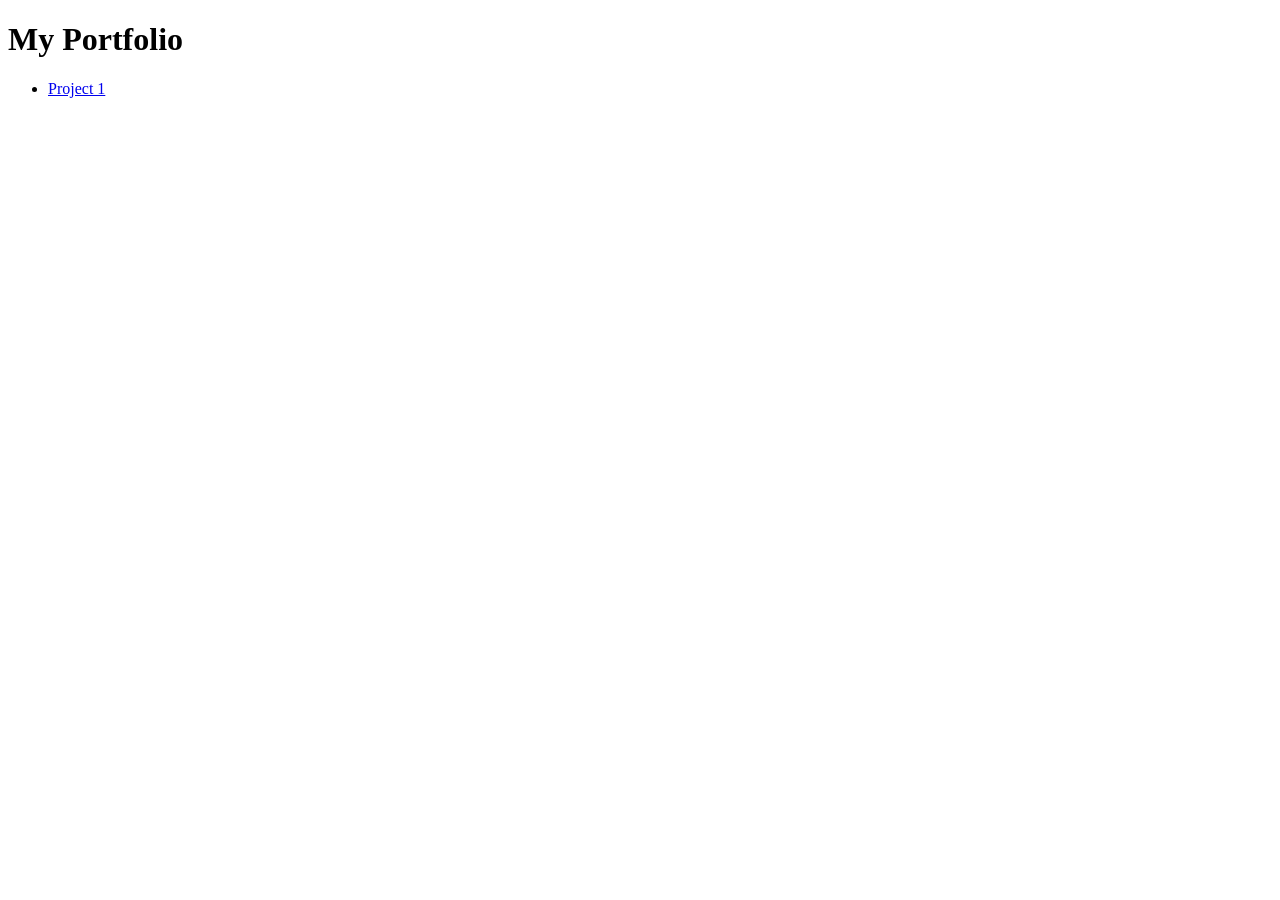
==== index.html @ 93c1a7b1 "Create index.html" ====
<!DOCTYPE html>
<html>
<head>
  <meta charset="UTF-8">
  <title>My Portfolio</title>
</head>
<body>

  <h1>My Portfolio</h1>

  <ul>
    <li><a href="ex5/ex5.html">Project 1</a></li>
  </ul>

</body>
</html>
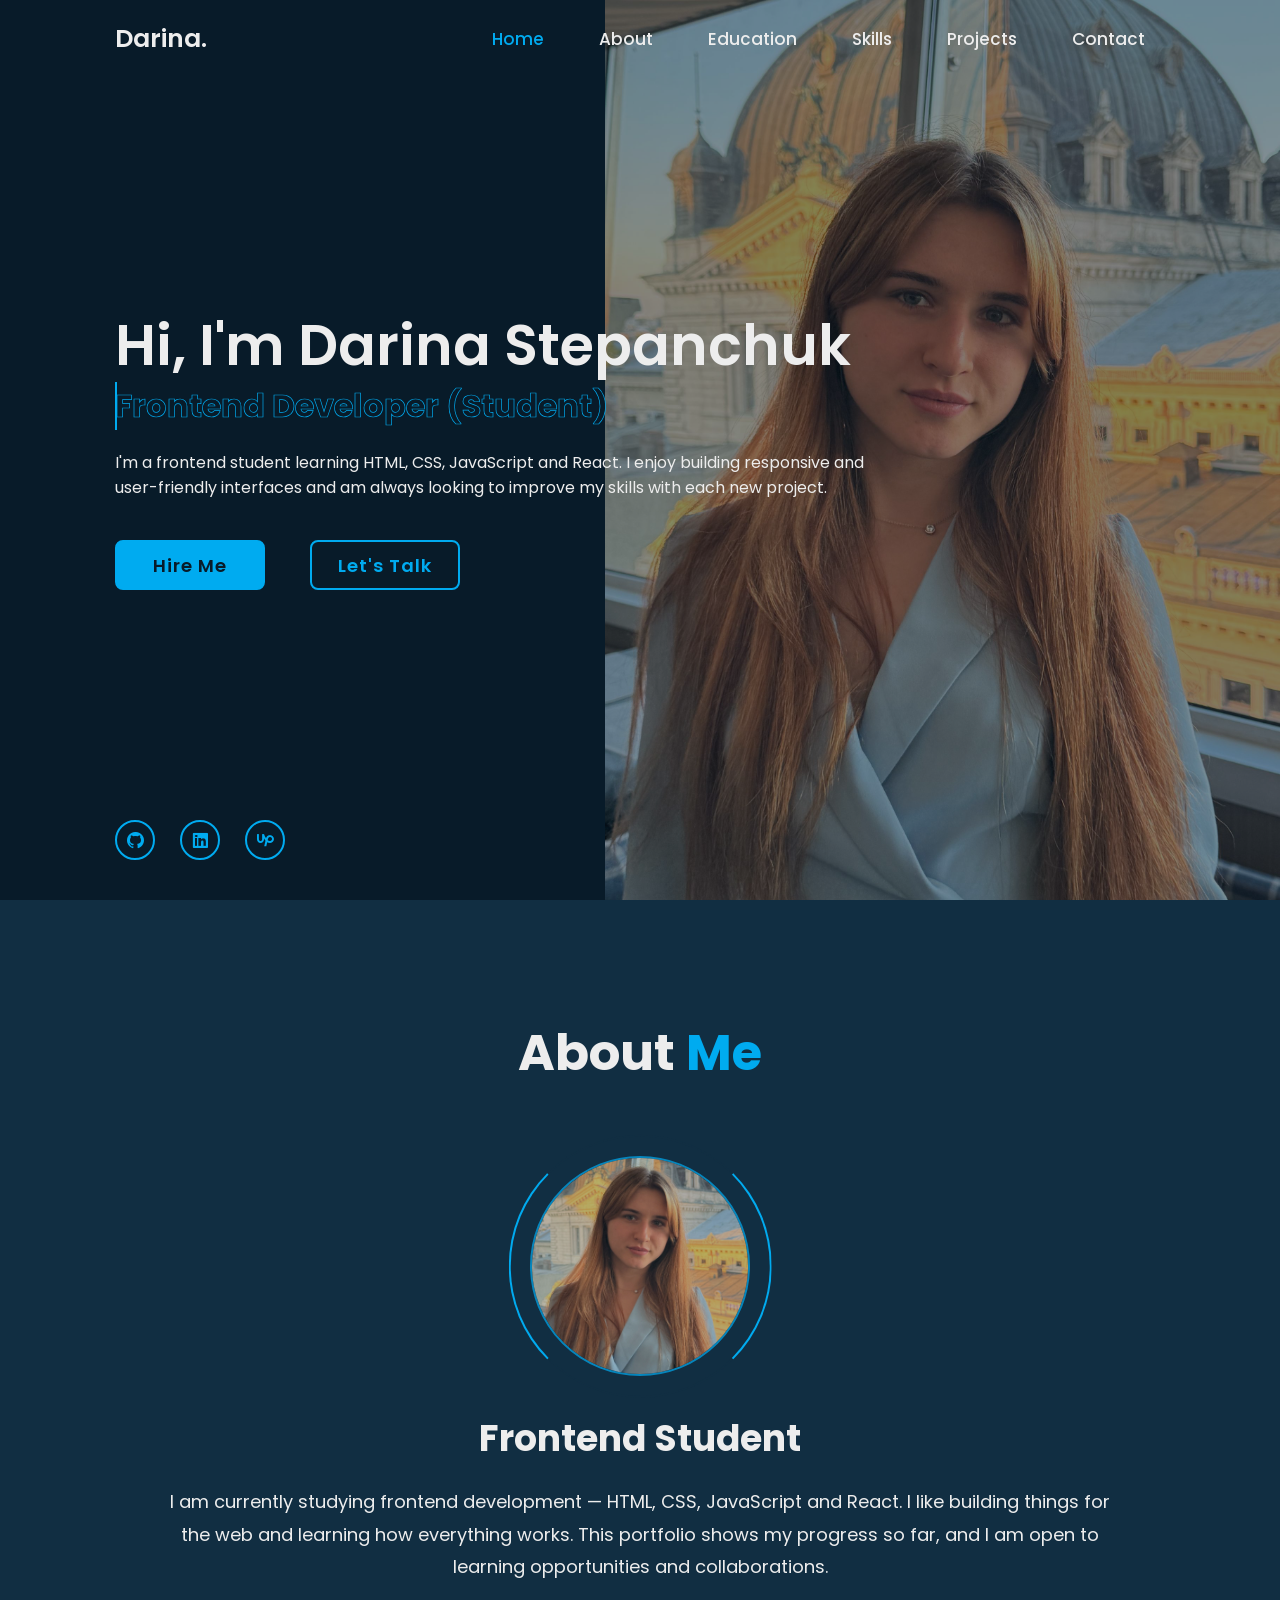
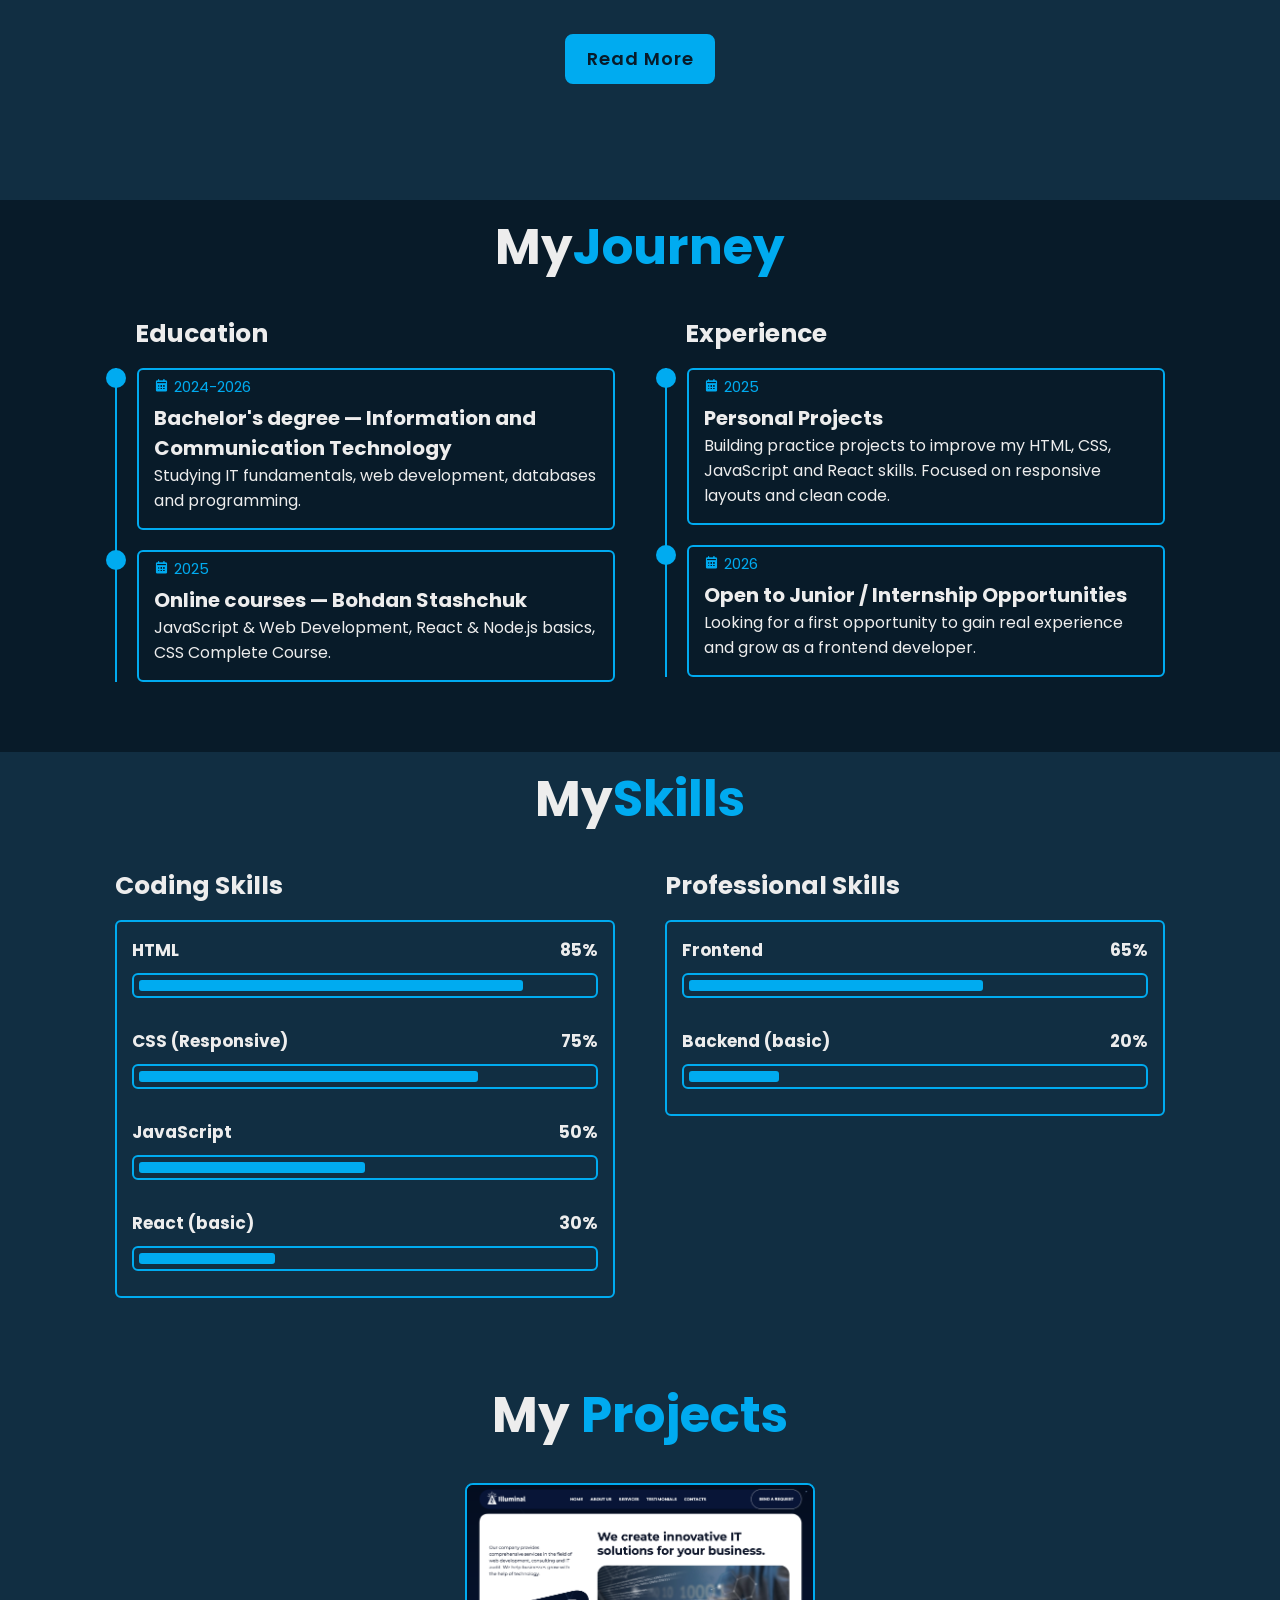
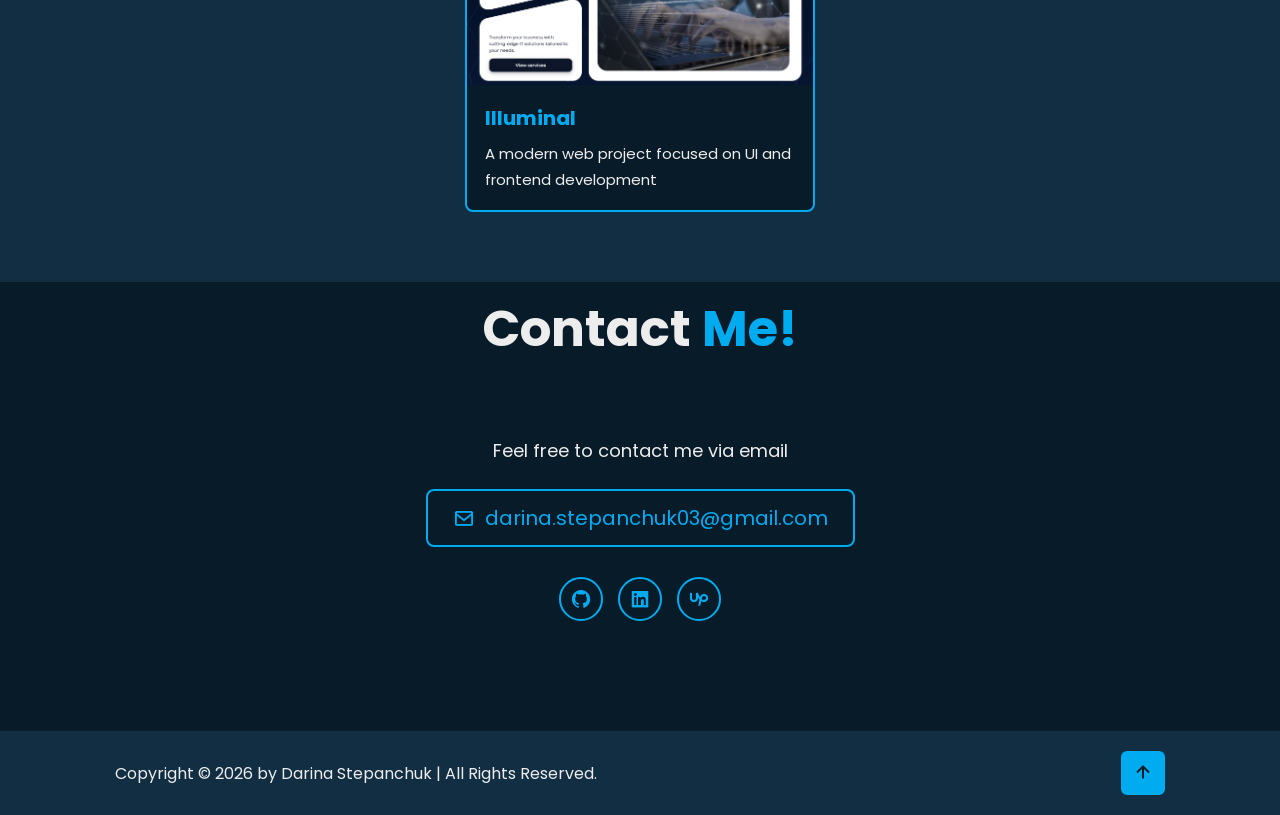
==== commit bba13c43: "changed" ====
--- a/index.html
+++ b/index.html
@@ -1,16 +1,230 @@
 <!DOCTYPE html>
-<html>
+<html lang="en">
 <head>
-  <meta charset="UTF-8">
-  <title>My Portfolio</title>
+    <meta charset="UTF-8">
+    <meta name="viewport" content="width=device-width, initial-scale=1.0">
+    <title>Darina Stepanchuk | Portfolio</title>
+    <link rel="stylesheet" href="style.css">
+    <link rel="preconnect" href="https://fonts.googleapis.com">
+<link rel="preconnect" href="https://fonts.gstatic.com" crossorigin>
+<link href="https://fonts.googleapis.com/css2?family=Mulish:ital,wght@0,200..1000;1,200..1000&family=Poppins:ital,wght@0,100;0,200;0,300;0,400;0,500;0,600;0,700;0,800;0,900;1,100;1,200;1,300;1,400;1,500;1,600;1,700;1,800;1,900&display=swap" rel="stylesheet">
+ <!-- box icons -->
+<link href='https://unpkg.com/boxicons@2.1.4/css/boxicons.min.css' rel='stylesheet'>
+
 </head>
 <body>
-
-  <h1>My Portfolio</h1>
-
-  <ul>
-    <li><a href="ex5/ex5.html">Project 1</a></li>
-  </ul>
-
+ <header class="header">
+    <a href="#" class="logo">Darina.<span class="animate" style="--i:1;"></span></a>
+<div class="bx bx-menu" id="menu-icon"><span class="animate" style="--i:2;"></span></div>
+    <nav class="navbar">
+        <a href="#home" class="active">Home</a>
+        <a href="#about">About</a>
+        <a href="#education">Education</a>
+        <a href="#skills">Skills</a>
+        <a href="#projects">Projects</a>
+        <a href="#contact">Contact</a>
+
+        <span class="active-nav"></span>
+        <span class="animate" style="--i:2;"></span>
+    </nav>
+ </header>  
+<!-- Home section design -->
+<main>
+    <section class="home show-animate" id="home">
+        <div class="home-content">
+            <h1>Hi, I'm <span>Darina Stepanchuk</span><span class="animate" style="--i:2;"></span></h1>
+            <div class="text-animate">
+                <h3>Frontend Developer (Student)</h3>
+                <span class="animate" style="--i:3;"></span>
+            </div>
+    <p>I'm a frontend student learning HTML, CSS, JavaScript and React.
+       I enjoy building responsive and user-friendly interfaces
+       and am always looking to improve my skills with each new project.
+       <span class="animate" style="--i:4;"></span>
+    </p>
+    <div class="btn-box">
+        <a href="#contact" class="btn">Hire Me</a>
+        <a href="mailto:darina.stepanchuk03@gmail.com" class="btn">Let's Talk</a>
+        <span class="animate" style="--i:5;"></span>
+    </div>
+    </div>
+    <div class="home-sci">
+    <a href="https://github.com/DarinaStepanchuk"><i class='bx bxl-github'></i></a>
+    <a href="#"><i class='bx bxl-linkedin-square'></i></a>
+    <a href="#"><i class='bx bxl-upwork' ></i></a>
+    <span class="animate" style="--i:6;"></span>
+    </div>
+        <img src="./images/photo-new.png" alt="Darina Stepanchuk" class="home-imgHover"/>
+        <span class="animate home-img" style="--i:7;"></span>
+    </section>
+    <!-- about section design  -->
+    <section class="about" id="about">
+        <h2 class="heading">About <span>Me</span></h2>
+    <div class="about-img">
+        <img src="images/photo-new.png" alt="Darina Stepanchuk">
+        <span class="circle-spin"></span>
+    </div>
+    <div class="about-content">
+        <h3>Frontend Student</h3>
+        <p>
+    I am currently studying frontend development — HTML, CSS, JavaScript and React.
+    I like building things for the web and learning how everything works.
+    This portfolio shows my progress so far,
+    and I am open to learning opportunities and collaborations.
+</p>
+        <div class="about-extra" id="about-extra">
+            <p>I work mainly with HTML, CSS and JavaScript, and I am starting to learn React.
+            I enjoy making pages look good on all screen sizes using responsive design.</p>
+            <p>My goal is to become a junior frontend developer, keep growing my skills,
+            and eventually work on real projects in a team.</p>
+        </div>
+    <div class="btn-box btns">
+        <a href="#" class="btn" id="read-more-btn">Read More</a>
+    </div>
+
+    </div>
+    </section>
+
+<!-- education section design -->
+<section class="education" id="education">
+<h2 class="heading">My<span>Journey</span></h2>
+<div class="education-row">
+<div class="education-column">
+   <h3 class="title">Education</h3>
+
+    <div class="education-box">
+        <div class="education-content">
+          <div class="content">
+            <div class="year"><i class='bx bxs-calendar'></i>2024-2026</div>
+             <h3>Bachelor's degree — Information and Communication Technology</h3>
+             <p>Studying IT fundamentals, web development, databases and programming.</p>
+        </div>
+     </div>
+    <div class="education-content">
+      <div class="content">
+        <div class="year"><i class='bx bxs-calendar'></i>2025</div>
+            <h3>Online courses — Bohdan Stashchuk</h3>
+                 <p>JavaScript & Web Development, React & Node.js basics, CSS Complete Course.</p>
+              </div>
+            </div>
+        </div>
+     </div>
+     <div class="education-column">
+        <h3 class="title">Experience</h3>
+         <div class="education-box">
+             <div class="education-content">
+               <div class="content">
+                 <div class="year"><i class='bx bxs-calendar'></i>2025</div>
+                  <h3>Personal Projects</h3>
+                  <p>Building practice projects to improve my HTML, CSS, JavaScript and React skills. Focused on responsive layouts and clean code.</p>
+             </div>
+          </div>
+          <div class="education-content">
+          <div class="content">
+            <div class="year"><i class='bx bxs-calendar'></i>2026</div>
+             <h3>Open to Junior / Internship Opportunities</h3>
+             <p>Looking for a first opportunity to gain real experience and grow as a frontend developer.</p>
+        </div>
+     </div>
+             </div>
+        </div>
+  </div>
+</section>
+
+<!-- skills section design -->
+<section class="skills" id="skills">
+    <h2 class="heading">My<span>Skills</span></h2>
+
+    <div class="skills-row">
+        <div class="skills-column">
+            <h3 class="title">
+                Coding Skills
+            </h3>
+            <div class="skills-box">
+                <div class="skills-content">
+                    <div class="progress">
+                        <h3>HTML<span>85%</span></h3>
+                        <div class="bar"><span></span></div>
+                    </div>
+                    <div class="progress">
+                        <h3>CSS (Responsive)<span>75%</span></h3>
+                        <div class="bar"><span></span></div>
+                    </div>
+                    <div class="progress">
+                        <h3>JavaScript<span>50%</span></h3>
+                        <div class="bar"><span></span></div>
+                    </div>
+                    <div class="progress">
+                        <h3>React (basic)<span>30%</span></h3>
+                        <div class="bar"><span></span></div>
+                    </div>
+                </div>
+            </div>
+        </div>
+        <div class="skills-column">
+            <h3 class="title">
+                Professional Skills
+            </h3>
+            <div class="skills-box">
+                <div class="skills-content">
+                    <div class="progress">
+                        <h3>Frontend<span>65%</span></h3>
+                        <div class="bar"><span></span></div>
+                    </div>
+                    <div class="progress">
+                        <h3>Backend (basic)<span>20%</span></h3>
+                        <div class="bar"><span></span></div>
+                    </div>
+               </div>
+        </div>
+    </div>
+</section>
+
+<!-- projects section design -->
+<section class="projects" id="projects">
+    <h2 class="heading">My <span>Projects</span></h2>
+    <div class="projects-grid">
+        <div class="project-card">
+            <a href="https://www.illuminalsoftware.com/" target="_blank" rel="noopener noreferrer" class="project-img-link">
+                <div class="project-img">
+                    <img src="images/illuminal-project.png" alt="Illuminal Project">
+                    <div class="project-img-overlay"><i class='bx bx-link-external'></i></div>
+                </div>
+            </a>
+            <div class="project-info">
+                <h3>Illuminal</h3>
+                <p>A modern web project focused on UI and frontend development</p>
+            </div>
+        </div>
+    </div>
+</section>
+
+<!-- contact section design -->
+<section class="contact" id="contact">
+    <h2 class="heading">Contact <span>Me!</span></h2>
+    <div class="contact-info">
+        <p>Feel free to contact me via email</p>
+        <a href="mailto:darina.stepanchuk03@gmail.com" class="contact-email">
+            <i class='bx bx-envelope'></i> darina.stepanchuk03@gmail.com
+        </a>
+        <div class="contact-social">
+            <a href="https://github.com/DarinaStepanchuk"><i class='bx bxl-github'></i></a>
+            <a href="#"><i class='bx bxl-linkedin-square'></i></a>
+            <a href="#"><i class='bx bxl-upwork'></i></a>
+        </div>
+    </div>
+</section>
+
+<!-- footer design -->
+ <footer class="footer">
+    <div class="footer-text">
+        <p>Copyright &copy; 2026 by Darina Stepanchuk | All Rights Reserved.</p>
+    </div>
+    <div class="footer-iconTop"> 
+        <a href="#"><i class='bx bx-up-arrow-alt'></i></a>
+ </footer>
+</main>
+
+<script src="script.js"></script>
 </body>
-</html>
+</html>
--- a/style.css
+++ b/style.css
@@ -0,0 +1,1009 @@
+*{
+    margin: 0;
+    padding: 0;
+    box-sizing: border-box;
+    text-decoration: none;
+    border:none;
+    scroll-behavior: smooth;
+    font-family: 'Poppins',sans-serif;
+}
+:root{
+    --bg-color: #081b29;
+    --second-bg-color: #112e42;
+    --text-color: #ededed;
+    --main-color: #00abf0;
+}
+html{
+    font-size:62.5%;
+    overflow-x:hidden;
+}
+body{
+    background: var(--bg-color);
+    color: var(--text-color)
+}
+.header {
+    position: fixed; /* Фиксируем заголовок */
+    top: 0;
+    left: 0;
+    width: 100%;
+    padding: 2rem 9%;
+    background: transparent; /* Прозрачный фон по умолчанию */
+    display: flex;
+    justify-content: space-between;
+    align-items: center;
+    z-index: 10;
+    transition: .3s;
+}
+
+/* Псевдоэлемент, чтобы сохранить место для хедера */
+.header::before {
+    content: ''; /* Обязательно для создания псевдоэлемента */
+    position: absolute;
+    top: 0;
+    left: 0;
+    width: 100%;
+    height: 100%;
+    background: transparent; /* Невидимый слой */
+    z-index: -1; /* Оставляем его под заголовком */
+}
+
+/* Sticky-эффект (при прокрутке меняем фон заголовка) */
+.header.sticky {
+    background: var(--bg-color);
+}
+.logo{
+    position: relative;
+    font-size: 2.5rem;
+    color: var(--text-color);
+    font-weight: 600;
+}
+.navbar {
+    display: flex;
+    gap: 2rem;
+    position: relative;
+    z-index: 100; /* Добавляем z-index для меню */
+}
+.navbar a{
+    font-size:1.7rem;
+    color: var(--text-color);
+    font-weight: 500;
+    margin-left: 3.5rem;
+    transition: .3s;
+    z-index: 101;
+    position: relative;
+}
+.navbar a:hover, .navbar a.active {
+    color: var(--main-color)
+}
+#menu-icon{
+    position: relative;
+    font-size: 3.6rem;
+    color: var(--text-color);
+    cursor: pointer;
+    display: none;
+}
+section{
+    min-height: 100vh;
+    padding: 1rem 9% 2rem;
+}
+.home {
+    display: flex;
+    align-items: center;
+    padding: 0 9%;
+    position: relative; /* Для работы псевдоэлемента */
+    z-index: 1; /* Устанавливаем текст поверх фона */
+} 
+
+.home-content{
+    max-width: 75rem;
+    z-index:99;
+}
+.home-content h1 {
+    position: relative;
+    display: inline-block;
+    font-size: 5.6rem;
+    font-weight: 600;
+    line-height: 1.3;
+}
+.home-content h1 span{
+    color:var(--text-color)
+}
+.home-content .text-animate{
+    position: relative;
+    width: max-content;
+    max-width: 100%;
+}
+.home-content .text-animate h3{
+    font-size: 3.2rem;
+    font-weight: 700;
+    white-space: nowrap;
+    color: transparent;
+    -webkit-text-stroke: .7px var(--main-color);
+    background-image: linear-gradient(var(--main-color),var(--main-color));
+    background-repeat: no-repeat;
+    background-clip: text;
+    background-position: left center;
+    background-size: 0% 100%;
+
+}
+.home.show-animate .home-content .text-animate h3{
+    animation: homeBgText 6s ease-in-out infinite;
+    animation-delay: 2s;
+}
+.home-content .text-animate h3::before{
+    content: '';
+    position: absolute;
+    top:0;
+    left: 0;
+    width: 0;
+    height: 100%;
+    border-right: 2px solid var(--main-color);
+    z-index: -1;
+
+}
+.home.show-animate .home-content .text-animate h3::before{
+    animation: homeCursorText 6s ease-in-out infinite;
+    animation-delay: 2s;
+}
+
+
+.home-content p{
+    position: relative;
+    font-size: 1.6rem;
+    margin: 2rem 0 4rem;
+}
+.btn-box{
+    position: relative;
+    display: flex;
+    justify-content: space-between;
+    width: 34.5rem;
+    height: 5rem;
+}
+.btn-box .btn{
+    position: relative;
+    display: inline-flex;
+    justify-content: center;
+    align-items: center;
+    width: 15rem;
+    height: 100%;
+    background: var(--main-color);
+    border: .2rem solid var(--main-color);
+    border-radius: .8rem;
+    font-size: 1.8rem;
+    font-weight: 600;
+    letter-spacing: .1rem;
+    color:var(--bg-color);
+    z-index: 1;
+    overflow: hidden;
+    transition: .5s;
+}
+.btn-box .btn:hover{
+    color: var(--main-color);
+}
+
+.btn-box .btn:nth-child(2){
+    background: transparent;
+    color: var(--main-color);
+}
+.btn-box .btn:nth-child(2):hover{
+    color: var(--bg-color);
+}
+.btn-box .btn:nth-child(2)::before{
+background: var(--main-color);
+}
+.btn-box .btn::before{
+    content: '';
+    position: absolute;
+    top:0;
+    left:0;
+    width: 0%;
+    height: 100%;
+    background-color: var(--bg-color);
+    z-index: -1;
+    transition: .5s;
+}
+.btn-box .btn:hover::before{
+    width: 100%;
+}
+.home-sci{
+    position: absolute;
+    bottom: 4rem;
+    width: 170px;
+    display: flex;
+    justify-content: space-between;
+}
+.home-sci a{
+    position: relative;
+    display: inline-flex;
+    justify-content: center;
+    align-items: center;
+    width: 40px;
+    height: 40px;
+    background: transparent;
+    border: .2rem solid var(--main-color);
+    border-radius: 50%;
+    font-size: 20px;
+    color: var(--main-color);
+    z-index: 1;
+    overflow: hidden;
+    transition: .5s;
+}
+.home-sci a:hover{
+    color:var(--bg-color)
+}
+.home-sci a::before{
+    content: '';
+    position: absolute;
+    top:0;
+    left: 0;
+    width: 0;
+    height: 100%;
+    background: var(--main-color);
+    z-index: -1;
+    transition: .5s;
+}
+.home-sci a:hover::before{
+    width: 100%;
+}
+.home-imgHover{
+    position: absolute;
+    top:0;
+    right: 0;
+    height: 100%;
+    background: transparent;
+    opacity: 0.5;
+    transition: opacity 3s;
+    z-index:-1 ;
+}
+.home-imgHover:hover{
+    opacity: 0.1;
+}
+.about{
+    display: flex;
+    justify-content: center;
+    align-items: center;
+    flex-direction: column;
+    gap: 2rem;
+    background: var(--second-bg-color);
+    padding-bottom: 6rem;
+}
+.heading{
+    position: relative;
+    font-size: 5rem;
+    margin-bottom:3rem;
+    text-align: center;
+}
+.about-img{
+    position: relative;
+    width: 25rem;
+    height: 25rem;
+    border-radius: 50%;
+    display: flex;
+    justify-content: center;
+    align-items: center;
+}
+.about-img img{
+    width: 88%;
+    height: 88%;
+    border-radius: 50%;
+    border: .2rem solid var(--main-color);
+    object-fit: cover;
+    opacity: .7;
+}
+span{
+    color:var(--main-color)
+}
+.about-img .circle-spin{
+  position: absolute;
+  top: 50%;
+  left: 50%;
+  transform: translate(-50%,-50%)rotate(0); 
+  width: 105%;
+  height: 105%;
+  border-radius: 50%;
+  border-top: .2rem solid var(--second-bg-color);
+  border-bottom: .2rem solid var(--second-bg-color);
+  border-left: .2rem solid var(--main-color);
+  border-right: .2rem solid var(--main-color);  
+  animation: aboutSpinner 8s linear infinite ;
+}
+.about-content{
+    text-align: center;
+}
+.about-content h3{
+    position: relative;
+    display: inline-block;
+    font-size: 3.6rem;
+}
+.about-content p{
+    position: relative;
+    padding-top: 2rem;
+    font-size: 1.8rem;
+    width: 90%;
+    margin: 0 auto;
+    line-height: 1.8;
+    text-align: center;
+}
+.about-extra{
+    display: none;
+    width: 90%;
+    margin: 1.5rem auto 0;
+    text-align: center;
+}
+.about-extra.open{
+    display: block;
+}
+.about-extra p{
+    padding-top: 1.2rem;
+    margin: 0 auto;
+}
+.btn-box.btns{
+    top:5rem;
+    display: inline-block;
+    width: 15rem;
+}
+.btn-box.btns a::before{
+    background:  var(--second-bg-color);
+}
+.education{
+    display: flex;
+    justify-content: center;
+    align-items: center;
+    flex-direction: column;
+    min-height: auto;
+    padding-bottom: 5rem;
+}
+.education .education-row{
+    display: flex;
+    flex-wrap: wrap;
+    gap:5rem;
+}
+.education-row .education-column{
+flex: 1 1 40rem;
+}
+.education-column .title{
+    position: relative;
+    display:inline-block;
+    font-size: 2.5rem;
+    margin: 0 0 1.5rem 2rem;
+}
+.education-column .education-box{
+    position: relative;
+    border-left: .2rem solid var(--main-color)
+}
+.education-box .education-content{
+    position: relative;
+    padding-left: 2rem;
+}
+.education-box .education-content::before{
+    content: '';
+    position: absolute;
+    top: 0;
+    left: -1.1rem;
+    width: 2rem;
+    height: 2rem;
+    background: var(--main-color);
+    border-radius: 50%;
+}
+.education-content .content{
+    position: relative;
+    padding: 1.5rem;
+    border: .2rem solid var(--main-color);
+    border-radius: .6rem;
+    margin-bottom: 2rem;
+    overflow: hidden;
+}
+.education-content .content::before{
+content: '';
+position: absolute;
+top:0;
+left:0;
+width: 0;
+height: 100%;
+background: var(--second-bg-color);
+z-index: -1;
+transition: .5s;
+}
+.education-content .content:hover::before{
+width: 100%;
+}
+.education-content .content .year{
+    font-size: 1.5rem;
+    color: var(--main-color);
+    padding-bottom: .5rem;
+}
+.education-content .content .year i{
+    padding-right: .5rem;
+}
+.education-content .content h3{
+    font-size: 2rem;
+}
+.education-content.content h3{
+    font-size: 2rem;
+}
+.education-content .content{
+    font-size: 1.6rem;
+    padding-top: .5rem;
+}
+.skills{
+    min-height: auto;
+    padding-bottom: 7rem;
+    background: var(--second-bg-color);
+}
+.skills h2{
+    display: inline-block;
+    left: 50%;
+    transform: translateX(-50%);
+}
+.skills .skills-row{
+    display: flex;
+    flex-wrap: wrap;
+    gap:5rem;
+}
+.skills-row .skills-column{
+    flex: 1 1 40rem;
+}
+.skills-column .title{
+    position: relative;
+    display: inline-block;
+    font-size:2.5rem;
+    margin: 0 0 1.5rem;
+}
+
+.skills-column .skills-box{
+    position: relative;
+}
+
+
+.skills-box .skills-content{
+    position: relative;
+    border: .2rem solid var(--main-color);
+    border-radius: .6rem;
+    padding: .5rem 1.5rem;  
+    z-index: 1;
+    overflow: hidden;
+}
+.skills-box .skills-content::before{
+    content: '';
+    position: absolute;
+    top:0;
+    left:0;
+    width: 0;
+    height: 100%;
+    background: var(--bg-color);
+    z-index: -1;
+    transition: .5s;
+}
+.skills-box .skills-content:hover::before{
+    width: 100%;
+}
+
+
+.skills-content .progress{
+    padding: 1rem 0;
+}
+.skills-content .progress h3{
+    font-size: 1.7rem;
+    display: flex;
+    justify-content: space-between;
+}
+.skills-content .progress h3 span{
+    color:var(--text-color)
+}
+.skills-content .progress .bar{
+    height: 2.5rem;
+    border-radius: .6rem;
+    border: .2rem solid var(--main-color);
+    padding: .5rem;
+    margin: 1rem 0;
+}
+.skills-content .progress .bar span{
+    display: block;
+    height: 100%;
+    border-radius: .3rem;
+    background: var(--main-color);
+}
+.skills-column:nth-child(1) .skills-content .progress:nth-child(1) .bar span{
+    width: 85%;
+}
+.skills-column:nth-child(1) .skills-content .progress:nth-child(2) .bar span{
+    width: 75%;
+}
+.skills-column:nth-child(1) .skills-content .progress:nth-child(3) .bar span{
+    width: 50%;
+}
+.skills-column:nth-child(1) .skills-content .progress:nth-child(4) .bar span{
+    width: 30%;
+}
+.skills-column:nth-child(2) .skills-content .progress:nth-child(1) .bar span{
+    width: 65%;
+}
+.skills-column:nth-child(2) .skills-content .progress:nth-child(2) .bar span{
+    width: 20%;
+}
+.contact{
+    min-height: auto;
+    padding-bottom: 7rem;
+}
+.contact h2{
+    display: inline-block;
+    left: 50%;
+    transform: translateX(-50%);
+}
+.contact-info{
+    text-align: center;
+    padding: 4rem 0;
+}
+.contact-info p{
+    font-size: 1.8rem;
+    margin-bottom: 2.5rem;
+    color: var(--text-color);
+}
+.contact-email{
+    display: inline-flex;
+    align-items: center;
+    gap: 1rem;
+    font-size: 2rem;
+    color: var(--main-color);
+    border: .2rem solid var(--main-color);
+    padding: 1.2rem 2.5rem;
+    border-radius: .8rem;
+    transition: .3s;
+}
+.contact-social{
+    display: flex;
+    justify-content: center;
+    gap: 1.5rem;
+    margin-top: 3rem;
+}
+.contact-social a{
+    position: relative;
+    display: inline-flex;
+    justify-content: center;
+    align-items: center;
+    width: 44px;
+    height: 44px;
+    background: transparent;
+    border: .2rem solid var(--main-color);
+    border-radius: 50%;
+    font-size: 22px;
+    color: var(--main-color);
+    z-index: 1;
+    overflow: hidden;
+    transition: .3s;
+}
+.contact-social a::before{
+    content: '';
+    position: absolute;
+    top: 0;
+    left: 0;
+    width: 0;
+    height: 100%;
+    background: var(--main-color);
+    z-index: -1;
+    transition: .3s;
+}
+.contact-social a:hover{
+    color: var(--bg-color);
+}
+.contact-social a:hover::before{
+    width: 100%;
+}
+.contact-email:hover{
+    background: var(--main-color);
+    color: var(--bg-color);
+}
+.contact-email i{
+    font-size: 2.2rem;
+}
+.projects{
+    min-height: auto;
+    padding-bottom: 7rem;
+    background: var(--second-bg-color);
+}
+.projects h2{
+    display: inline-block;
+    left: 50%;
+    transform: translateX(-50%);
+}
+.projects-grid{
+    display: flex;
+    flex-wrap: wrap;
+    gap: 3rem;
+    justify-content: center;
+}
+.project-card{
+    background: var(--bg-color);
+    border: .2rem solid var(--main-color);
+    border-radius: .8rem;
+    overflow: hidden;
+    width: 35rem;
+    transition: transform .3s, box-shadow .3s;
+}
+.project-card:hover{
+    transform: translateY(-6px);
+    box-shadow: 0 1rem 2.5rem rgba(0,171,240,.15);
+}
+.project-img{
+    position: relative;
+    overflow: hidden;
+    width: 100%;
+    height: 20rem;
+    background: var(--second-bg-color);
+}
+.project-img img{
+    width: 100%;
+    height: 100%;
+    object-fit: cover;
+    transition: transform .3s, filter .3s;
+    display: block;
+}
+.project-img-overlay{
+    position: absolute;
+    inset: 0;
+    background: rgba(0,171,240,.15);
+    display: flex;
+    align-items: center;
+    justify-content: center;
+    opacity: 0;
+    transition: opacity .3s;
+}
+.project-img-overlay i{
+    font-size: 3.5rem;
+    color: #fff;
+}
+.project-img-link:hover .project-img img{
+    transform: scale(1.06);
+    filter: brightness(0.85);
+}
+.project-img-link:hover .project-img-overlay{
+    opacity: 1;
+}
+.project-info{
+    padding: 1.8rem;
+}
+.project-info h3{
+    font-size: 2rem;
+    color: var(--main-color);
+    margin-bottom: .8rem;
+}
+.project-info p{
+    font-size: 1.5rem;
+    color: var(--text-color);
+    line-height: 1.7;
+}
+.footer{
+    display: flex;
+    justify-content: space-between;
+    align-items: center;
+    flex-wrap: wrap;
+    padding: 2rem 9%;
+    background: var(--second-bg-color);
+}
+.footer-text,
+.footer-iconTop{
+    position: relative;
+}
+.footer-text p{
+    font-size: 1.6rem;
+}
+.footer-iconTop a{
+    position: relative;
+    display: inline-flex;
+    justify-content: center;
+    align-items: center;
+    padding: .8rem;
+    background: var(--main-color);
+    border: .2rem solid var(--main-color);
+    border-radius: .6rem;
+    z-index: 1;
+    overflow: hidden;
+}
+.footer-iconTop a::before{
+     content: '';
+     position: absolute;
+     top:0;
+     left: 0;
+     width: 0;
+     height: 100%;
+     background: var(--second-bg-color);
+     z-index: -1;
+     transition: .5s;
+}
+.footer-iconTop a:hover::before{
+    width: 100%;
+}
+.footer-iconTop a i{
+    font-size: 2.4rem;
+    color: var(--bg-color);
+    transition: .5s;
+}
+.footer-iconTop a:hover i{
+    color: var(--main-color);
+}
+/* ANIMATION RELOAD AND SCROLL */
+.animate{
+    position: absolute;
+    top:0;
+    right: 0;
+    width: 100%;
+    height: 100%;
+    background: var(--bg-color);
+    z-index: 100;
+    
+}
+.animate.home-img{
+    width: 50%;
+}
+.logo .animate,
+.navbar .animate,
+#menu-n .animate,
+.home.show-animate .animate{
+   animation: showRight 1s ease forwards;
+   transition-delay: calc(.3s * var(--i));
+}
+
+/* BREAKPOINTS */
+@media(max-width:1200px){
+    html{
+        font-size: 55%;
+    }
+    .about-content p{
+        font-size: 1.9rem;
+    }
+}
+
+@media(max-width:991px){
+    .header{
+        padding: 2rem 4%;
+    }
+    section{
+        padding: 10rem 4% 2rem;
+    }
+    .home{
+        padding: 0 4%;
+    }
+    .footer{
+        padding: 2rem 4%;
+    }
+    .about-content p{
+        font-size: 1.8rem;
+        padding-left: 2rem;
+        width: 100%;
+    }
+    .home-content{
+        max-width: 60rem;
+    }
+    .animate.home-img{
+        width: 55%;
+    }
+}
+
+@media(max-width:768px){
+    .header{
+        background: var(--bg-color);
+    }
+    #menu-icon{
+        display: block;
+    }
+    .navbar{
+        position: absolute;
+        top: 100%;
+        left: -100%;
+        padding: 1rem 4%;
+        display: flex;
+        flex-direction: column;
+        background: var(--main-color);
+        width: 100%;
+        box-shadow: 0 .5rem 1rem rgba(0,0,0,.2);
+        z-index: 1;
+        transition: .25s ease;
+        transition-delay: .25s;
+    }
+    .navbar.active{
+        left: 0;
+        transition-delay: 0s;
+    }
+    .navbar .active-nav{
+        position: absolute;
+        top: 0;
+        left: -100%;
+        width: 100%;
+        height: 100%;
+        background: var(--bg-color);
+        border-top: .1rem solid rgba(0,0,0,.2);
+        z-index: -1;
+        transition: .25s ease;
+        transition-delay: 0s;
+    }
+    .navbar.active .active-nav{
+        left: 0;
+        transition-delay: .25s;
+    }
+    .navbar a{
+        font-size: 2rem;
+        padding: 1rem 0;
+        margin-left: 0;
+        transform: translateX(-20rem);
+        transition: .25s ease;
+        transition-delay: 0s;
+    }
+    .navbar.active a{
+        transform: translateX(0);
+        transition-delay: .25s;
+    }
+    .home{
+        flex-direction: column;
+        justify-content: center;
+        padding-top: 8rem;
+        min-height: 100vh;
+    }
+    .home-content{
+        max-width: 100%;
+        text-align: center;
+    }
+    .home-content .text-animate{
+        width: 100%;
+        text-align: left;
+    }
+    .home-imgHover{
+        position: absolute;
+        top: 0;
+        right: 0;
+        left: auto;
+        height: 100%;
+        opacity: .15;
+        pointer-events: none;
+    }
+    .home-sci{
+        position: relative;
+        bottom: auto;
+        margin: 3rem auto 0;
+    }
+    .btn-box{
+        margin: 0 auto;
+    }
+    .about-content p{
+        font-size: 1.7rem;
+        padding-left: 0;
+        width: 100%;
+        text-align: center;
+    }
+    .home-content .text-animate h3{
+        white-space: normal;
+    }
+    .project-card{
+        width: 100%;
+        max-width: 45rem;
+    }
+    .education-row{
+        flex-direction: column;
+    }
+}
+
+@media(max-width:520px){
+    html{
+        font-size: 52%;
+    }
+    .home-content h1{
+        display: flex;
+        flex-direction: column;
+        font-size: 4.8rem;
+    }
+    .home-content p{
+        font-size: 1.6rem;
+    }
+    .home-content .text-animate h3{
+        font-size: 2.6rem;
+        white-space: normal;
+    }
+    .btn-box{
+        width: 100%;
+        max-width: 34.5rem;
+    }
+    .home-sci{
+        width: 160px;
+    }
+    .home-sci a{
+        width: 38px;
+        height: 38px;
+    }
+    .heading{
+        font-size: 4.2rem;
+    }
+    .skills .skills-row{
+        gap: 3rem;
+    }
+    .skills-content .progress h3{
+        font-size: 1.6rem;
+    }
+    .education-content .content h3{
+        font-size: 1.8rem;
+    }
+    .contact-email{
+        font-size: 1.6rem;
+        padding: 1rem 1.8rem;
+    }
+}
+
+@media(max-width:420px){
+    html{
+        font-size: 50%;
+    }
+    .home-content h1{
+        font-size: 4.2rem;
+    }
+    .home{
+        justify-content: center;
+    }
+    .home-content{
+        display: flex;
+        align-items: center;
+        flex-direction: column;
+        text-align: center;
+    }
+    .home-content .text-animate{
+        text-align: center;
+    }
+    .about-content p{
+        font-size: 1.6rem;
+        padding-left: 0;
+    }
+    .education{
+        padding: 10rem 4% 5rem;
+    }
+    .footer{
+        flex-direction: column-reverse;
+        text-align: center;
+        gap: 1.5rem;
+    }
+    .footer p{
+        text-align: center;
+    }
+    .project-img{
+        height: 16rem;
+    }
+}
+/* KEYFRAMES ANIMATION */
+ @keyframes homeBgText {
+    0%,
+    10%,
+    100%{
+        background-size: 0% 100%;
+    }
+    65%,
+    85%{
+        background-size: 100% 100%;
+    }
+
+}
+@keyframes homeCursorText {
+    0%,
+    10%,
+    100%{
+       width: 0;
+    }
+    65%,
+    78%,
+    85%{
+        width: 100%;
+        opacity: 1;
+    }
+
+    75%,
+    81%
+    {
+opacity: 0;
+    }
+
+}  
+@keyframes aboutSpinner{
+    100%{
+        transform: translate(-50%, -50%) rotate(360deg);
+    }
+}
+@keyframes showRight{
+    100%{
+        width: 0;
+    }
+}
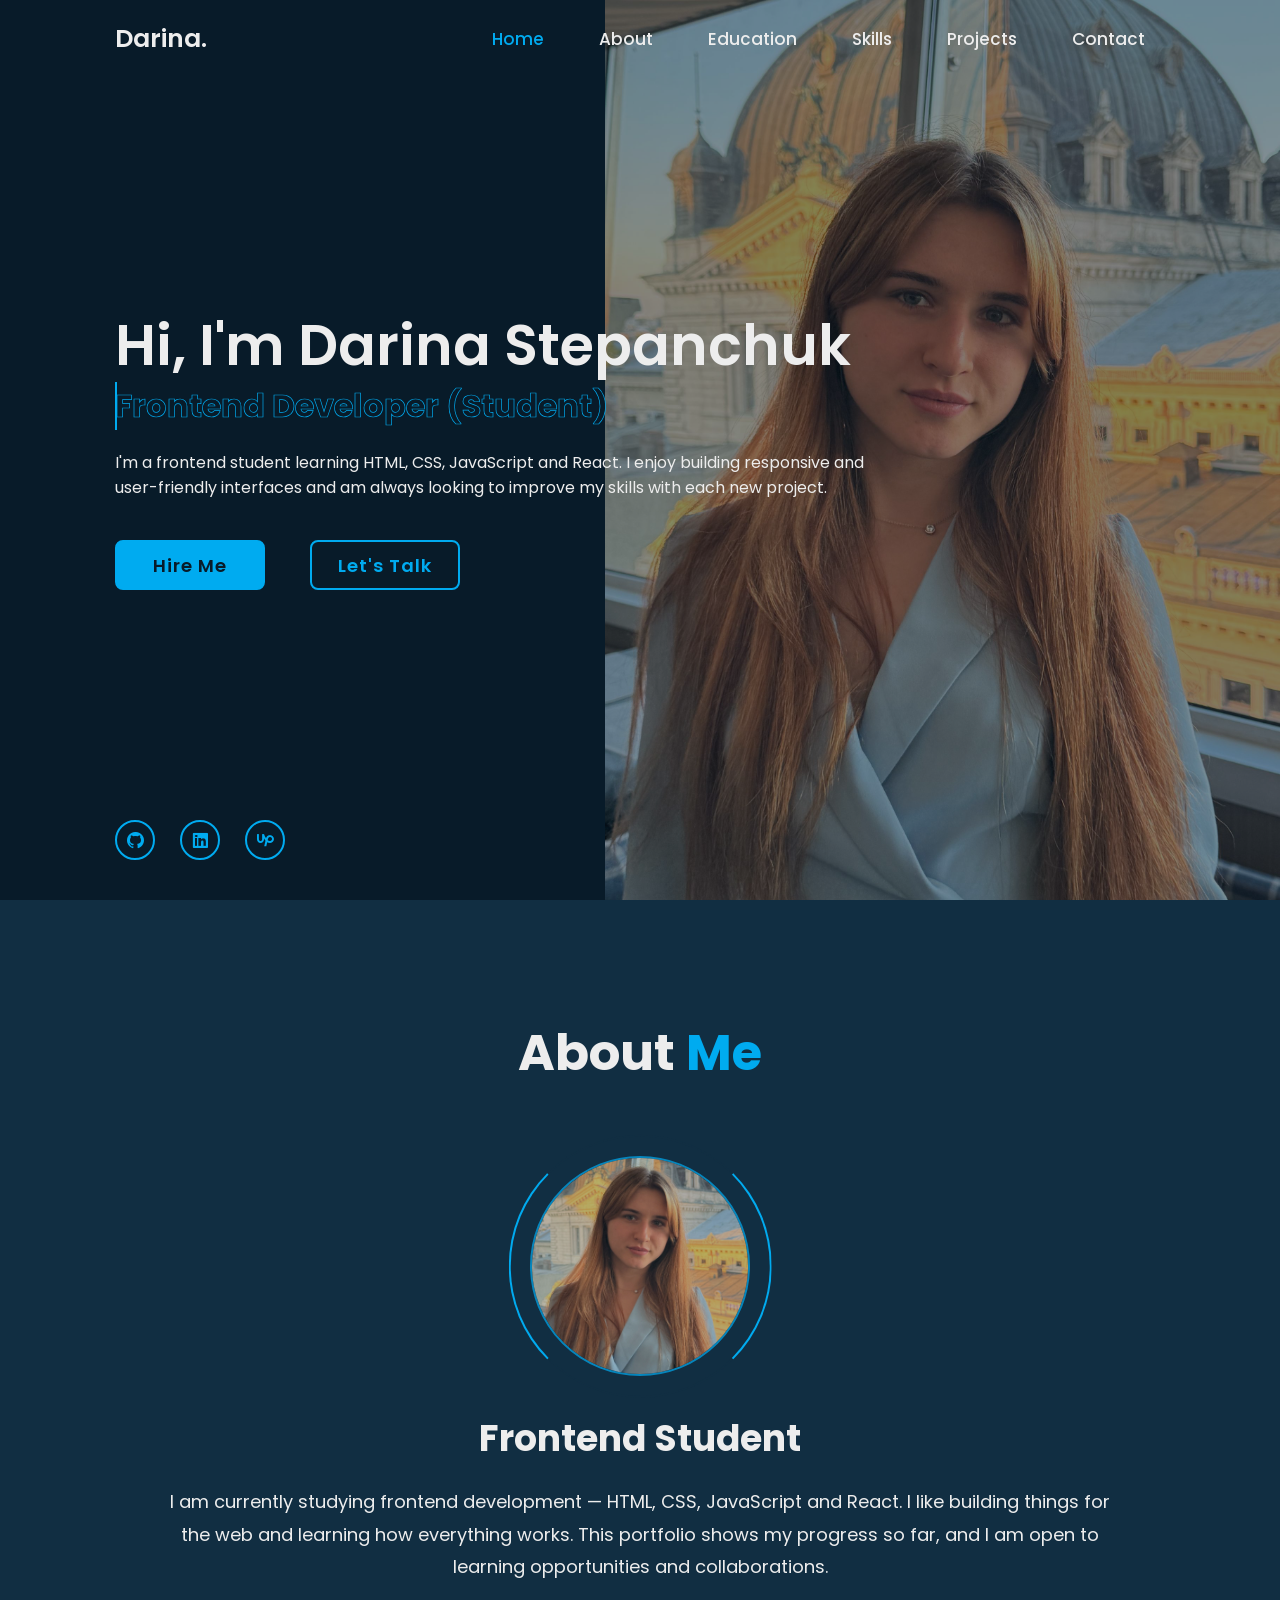
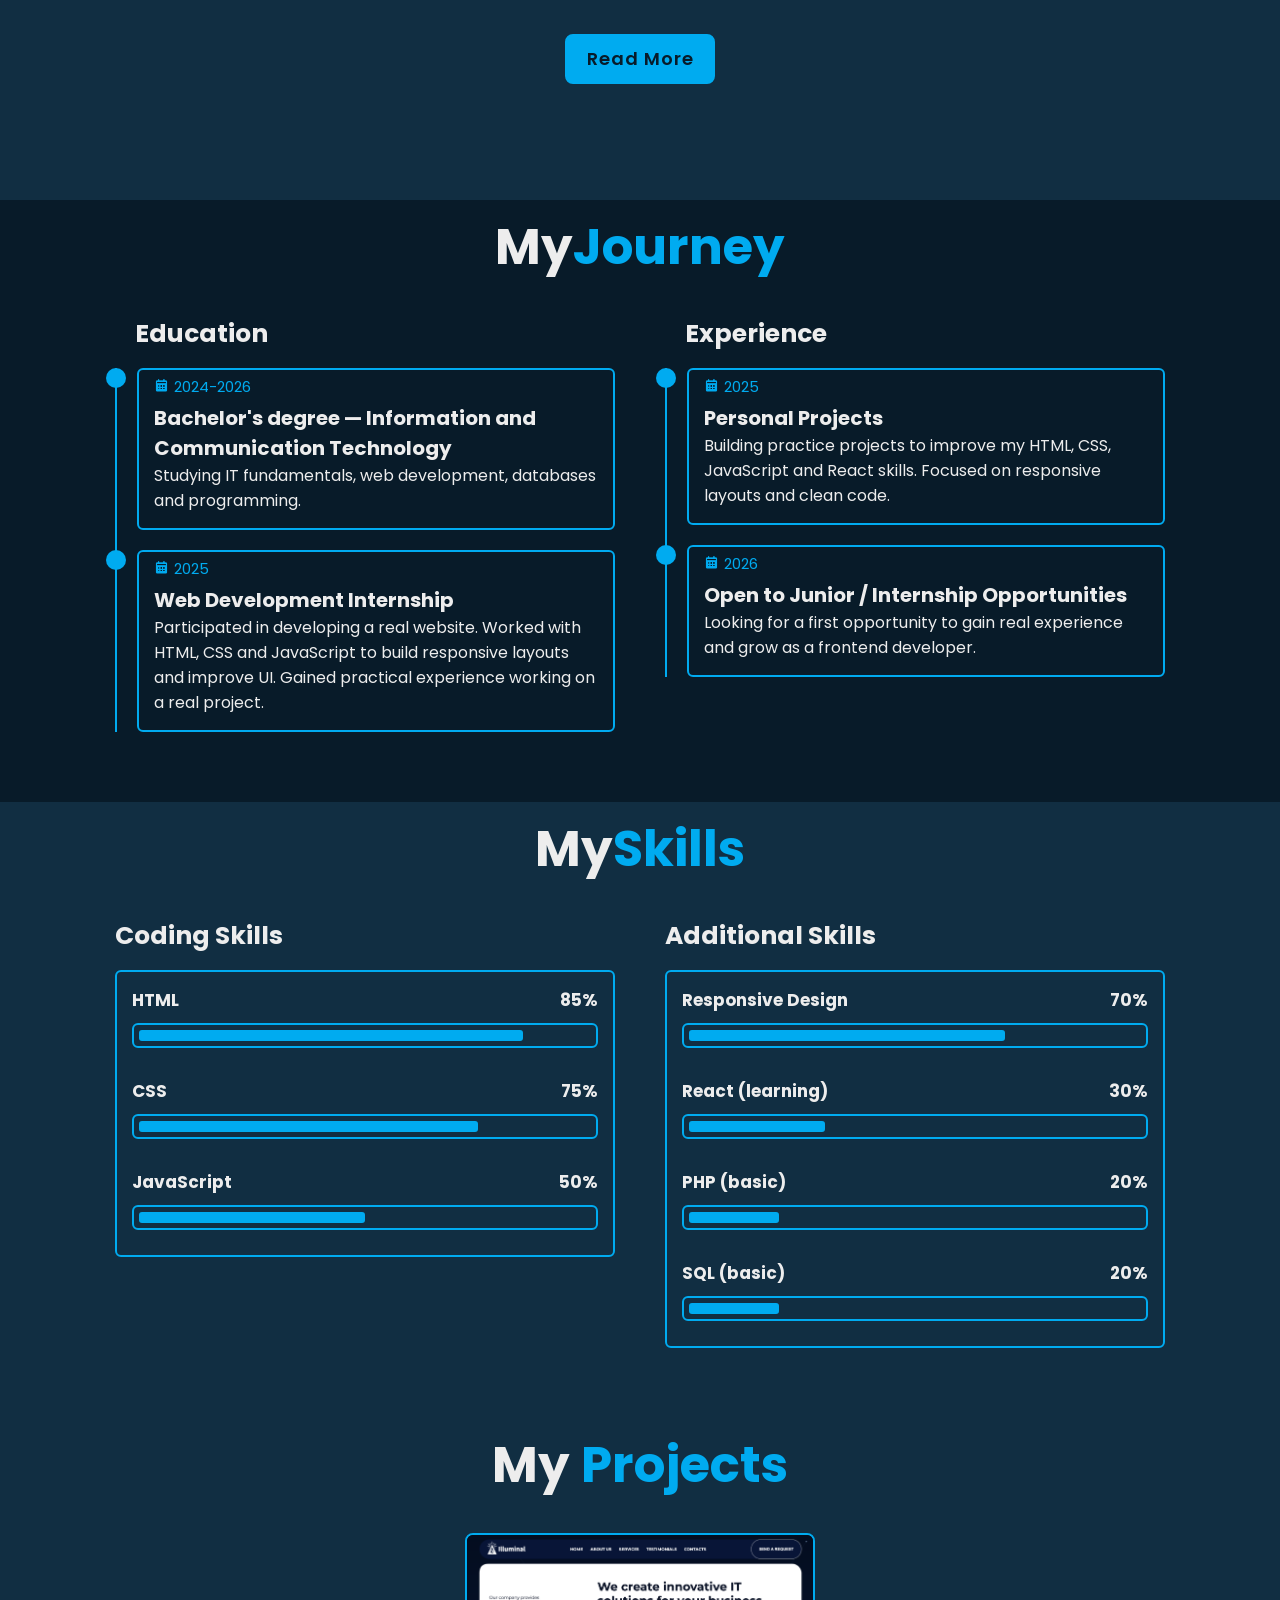
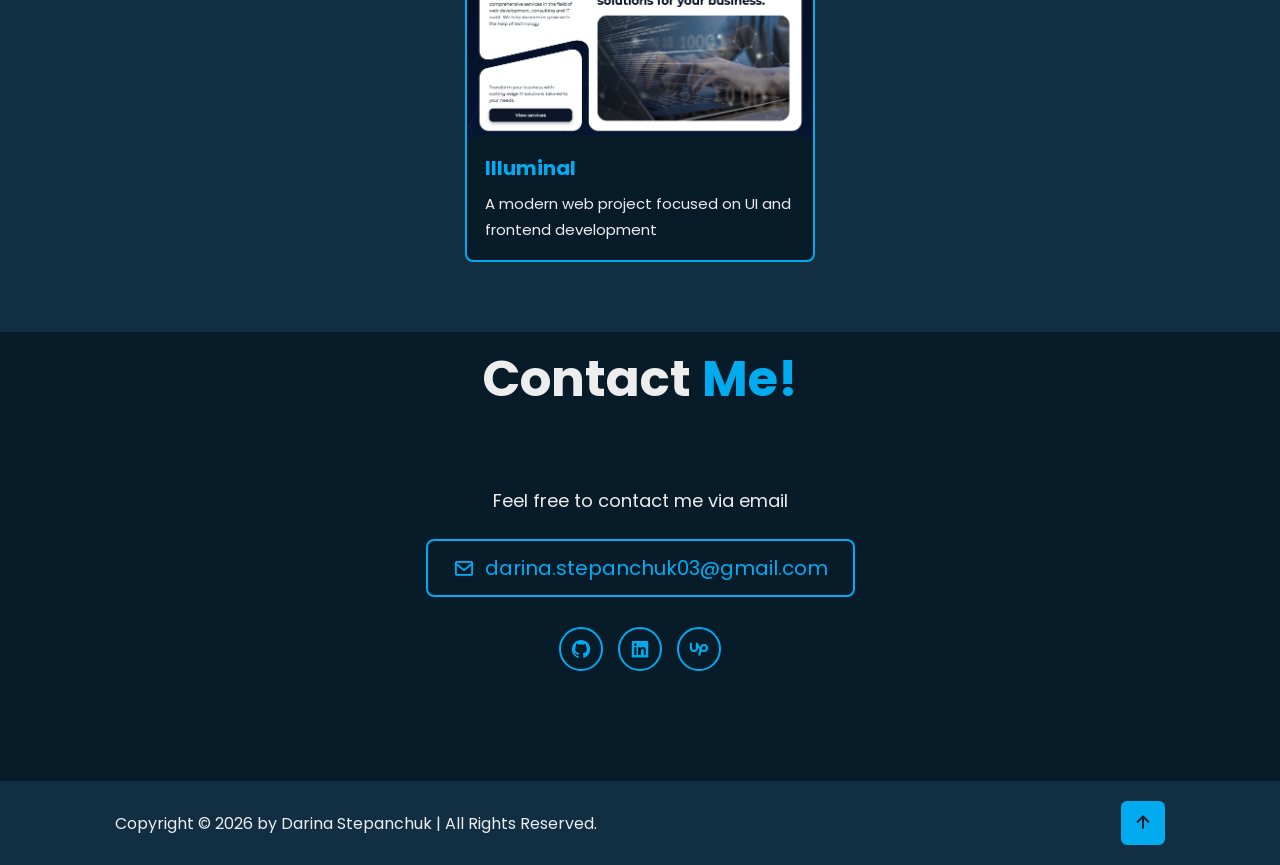
==== commit eb1d3987: "changed" ====
--- a/index.html
+++ b/index.html
@@ -103,8 +103,8 @@
     <div class="education-content">
       <div class="content">
         <div class="year"><i class='bx bxs-calendar'></i>2025</div>
-            <h3>Online courses — Bohdan Stashchuk</h3>
-                 <p>JavaScript & Web Development, React & Node.js basics, CSS Complete Course.</p>
+            <h3>Web Development Internship</h3>
+                 <p>Participated in developing a real website. Worked with HTML, CSS and JavaScript to build responsive layouts and improve UI. Gained practical experience working on a real project.</p>
               </div>
             </div>
         </div>
@@ -147,15 +147,11 @@
                         <div class="bar"><span></span></div>
                     </div>
                     <div class="progress">
-                        <h3>CSS (Responsive)<span>75%</span></h3>
+                        <h3>CSS<span>75%</span></h3>
                         <div class="bar"><span></span></div>
                     </div>
                     <div class="progress">
                         <h3>JavaScript<span>50%</span></h3>
-                        <div class="bar"><span></span></div>
-                    </div>
-                    <div class="progress">
-                        <h3>React (basic)<span>30%</span></h3>
                         <div class="bar"><span></span></div>
                     </div>
                 </div>
@@ -163,16 +159,24 @@
         </div>
         <div class="skills-column">
             <h3 class="title">
-                Professional Skills
+                Additional Skills
             </h3>
             <div class="skills-box">
                 <div class="skills-content">
                     <div class="progress">
-                        <h3>Frontend<span>65%</span></h3>
-                        <div class="bar"><span></span></div>
-                    </div>
-                    <div class="progress">
-                        <h3>Backend (basic)<span>20%</span></h3>
+                        <h3>Responsive Design<span>70%</span></h3>
+                        <div class="bar"><span></span></div>
+                    </div>
+                    <div class="progress">
+                        <h3>React (learning)<span>30%</span></h3>
+                        <div class="bar"><span></span></div>
+                    </div>
+                    <div class="progress">
+                        <h3>PHP (basic)<span>20%</span></h3>
+                        <div class="bar"><span></span></div>
+                    </div>
+                    <div class="progress">
+                        <h3>SQL (basic)<span>20%</span></h3>
                         <div class="bar"><span></span></div>
                     </div>
                </div>
--- a/style.css
+++ b/style.css
@@ -512,13 +512,16 @@
 .skills-column:nth-child(1) .skills-content .progress:nth-child(3) .bar span{
     width: 50%;
 }
-.skills-column:nth-child(1) .skills-content .progress:nth-child(4) .bar span{
+.skills-column:nth-child(2) .skills-content .progress:nth-child(1) .bar span{
+    width: 70%;
+}
+.skills-column:nth-child(2) .skills-content .progress:nth-child(2) .bar span{
     width: 30%;
 }
-.skills-column:nth-child(2) .skills-content .progress:nth-child(1) .bar span{
-    width: 65%;
-}
-.skills-column:nth-child(2) .skills-content .progress:nth-child(2) .bar span{
+.skills-column:nth-child(2) .skills-content .progress:nth-child(3) .bar span{
+    width: 20%;
+}
+.skills-column:nth-child(2) .skills-content .progress:nth-child(4) .bar span{
     width: 20%;
 }
 .contact{
